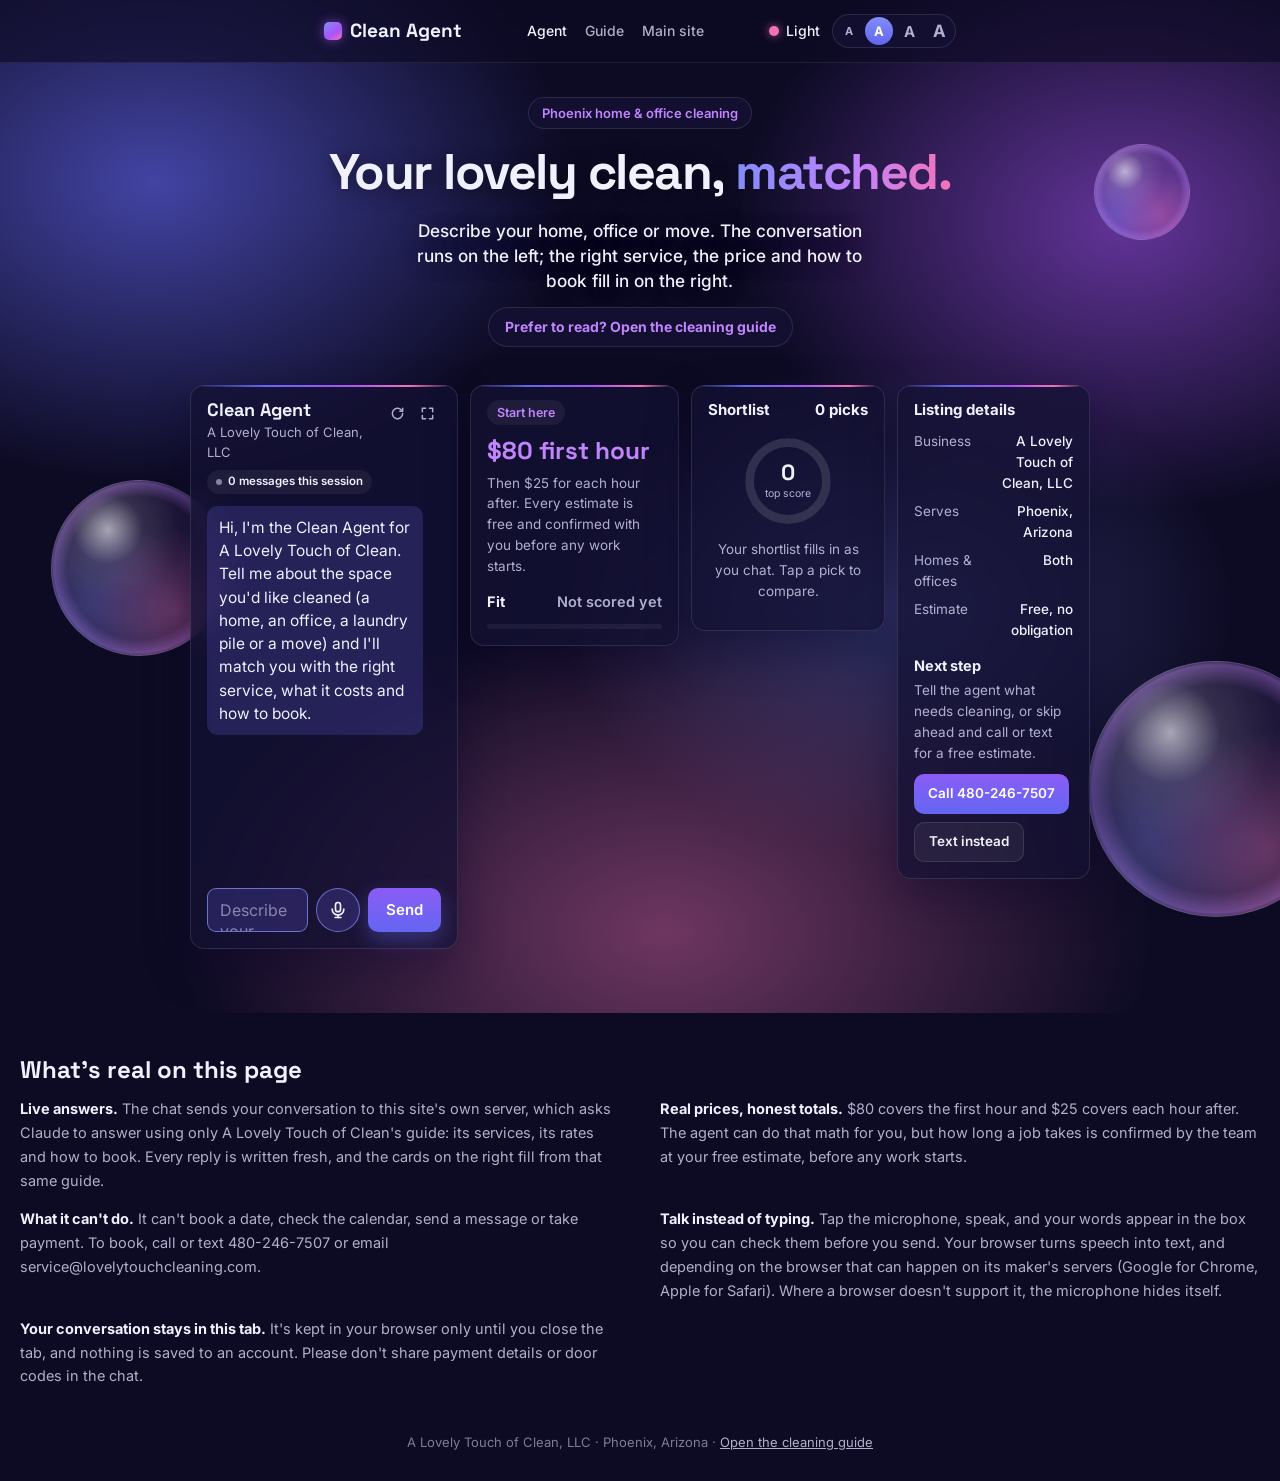
==== index.html @ beace0c2 "Initial commit Clean Agent engine (chat, top match, shortlist, listing details, voice input) and cle" ====
<!DOCTYPE html>
<html lang="en" data-theme="dark" data-font-size="md">
<head>
<meta charset="UTF-8">
<meta name="viewport" content="width=device-width, initial-scale=1, viewport-fit=cover">
<title>Clean Agent — A Lovely Touch of Clean, Phoenix AZ</title>
<meta name="description" content="Describe your home, office or move and the Clean Agent matches you with the right A Lovely Touch of Clean service, the price picture and how to book a free estimate.">
<meta name="theme-color" content="#0d0b24">
<script>(function(){var d=document.documentElement;try{var t=localStorage.getItem('pref-theme'),f=localStorage.getItem('pref-font-size');if(t==='light'||t==='dark')d.setAttribute('data-theme',t);if(f==='sm'||f==='md'||f==='lg'||f==='xl')d.setAttribute('data-font-size',f);}catch(e){}})();</script>
<link rel="preconnect" href="https://fonts.googleapis.com">
<link rel="preconnect" href="https://fonts.gstatic.com" crossorigin>
<link rel="stylesheet" href="https://fonts.googleapis.com/css2?family=Space+Grotesk:wght@500;600;700&amp;family=Inter:wght@400;500;600;700&amp;display=swap">
<link rel="stylesheet" href="css/engine.css">
</head>
<body>

<div class="stage">
  <div class="bubbles" aria-hidden="true"><span class="bubble b1"></span><span class="bubble b2"></span><span class="bubble b3"></span></div>

  <header class="topbar">
    <nav class="nav" aria-label="Main">
      <a class="brand" href="index.html"><span class="brand-mark" aria-hidden="true"></span>Clean Agent</a>
      <div class="nav-links">
        <a href="index.html" aria-current="page">Agent</a>
        <a href="guide.html">Guide</a>
        <a href="https://lovelytouchcleaning.com" rel="noopener">Main site</a>
      </div>
      <div class="controls">
        <button class="ctl theme" type="button" data-theme-toggle aria-pressed="true" aria-label="Dark theme on. Switch to light theme"><span class="sun" aria-hidden="true"></span><span data-theme-label>Light</span></button>
        <div class="sizes" role="group" aria-label="Text size">
          <button class="ctl size s-sm" type="button" data-size="sm" aria-pressed="false" aria-label="Text size Small">A</button>
          <button class="ctl size s-md" type="button" data-size="md" aria-pressed="true" aria-label="Text size Normal (selected)">A</button>
          <button class="ctl size s-lg" type="button" data-size="lg" aria-pressed="false" aria-label="Text size Large">A</button>
          <button class="ctl size s-xl" type="button" data-size="xl" aria-pressed="false" aria-label="Text size Largest">A</button>
        </div>
      </div>
    </nav>
  </header>

  <section class="hero">
    <span class="hero-tag">Phoenix home &amp; office cleaning</span>
    <h1>Your lovely clean, <span class="grad">matched.</span></h1>
    <p>Describe your home, office or move. The conversation runs on the left; the right service, the price and how to book fill in on the right.</p>
    <a class="hero-link" href="guide.html">Prefer to read? Open the cleaning guide</a>
  </section>

  <section class="board" aria-label="Clean Agent">
    <div class="card chat" id="chat">
      <div class="chat-head">
        <h2>Clean Agent</h2>
        <p class="sub">A Lovely Touch of Clean, LLC</p>
        <span class="count-chip" id="countChip"><span class="dot"></span><span id="countLabel">0 messages this session</span></span>
        <div class="head-icons">
          <button class="icon" id="resetBtn" type="button" title="Start over" aria-label="Start over">
            <svg viewBox="0 0 16 16" fill="none" stroke="currentColor" stroke-width="1.6" stroke-linecap="round" stroke-linejoin="round" aria-hidden="true"><path d="M13.5 8a5.5 5.5 0 1 1-1.6-3.9"/><path d="M13.5 2.5v3h-3"/></svg>
          </button>
          <button class="icon" id="expandBtn" type="button" title="Expand chat" aria-label="Expand chat" aria-pressed="false">
            <svg class="ico-expand" viewBox="0 0 16 16" fill="none" stroke="currentColor" stroke-width="1.6" stroke-linecap="round" stroke-linejoin="round" aria-hidden="true"><path d="M2.5 6V2.5H6M10 2.5h3.5V6M13.5 10v3.5H10M6 13.5H2.5V10"/></svg>
            <svg class="ico-collapse" viewBox="0 0 16 16" fill="none" stroke="currentColor" stroke-width="1.6" stroke-linecap="round" stroke-linejoin="round" aria-hidden="true"><path d="M6 2.5V6H2.5M13.5 6H10V2.5M10 13.5V10h3.5M2.5 10H6v3.5"/></svg>
          </button>
        </div>
      </div>
      <div class="messages" id="messages" aria-live="polite"></div>
      <div class="composer">
        <label class="sr-only" for="chatInput">Describe what you need cleaned</label>
        <textarea id="chatInput" rows="1" maxlength="1500" placeholder="Describe your space…" enterkeyhint="send"></textarea>
        <button class="mic" id="micBtn" type="button" title="Speak instead" aria-label="Speak instead of typing" aria-pressed="false" hidden>
          <svg viewBox="0 0 24 24" fill="none" stroke="currentColor" stroke-width="2" stroke-linecap="round" stroke-linejoin="round" aria-hidden="true"><rect x="9" y="3" width="6" height="11" rx="3"/><path d="M5 11a7 7 0 0 0 14 0"/><path d="M12 18v3"/><path d="M8.5 21h7"/></svg>
        </button>
        <button class="send" id="sendBtn" type="button">Send</button>
      </div>
      <p class="voice-note" id="voiceNote" role="status" hidden></p>
    </div>

    <div class="card result" id="matchCard">
      <span class="match-tag" id="matchTag">Start here</span>
      <div class="match-name" id="matchName">$80 first hour</div>
      <p class="block-text" id="matchWhy">Then $25 for each hour after. Every estimate is free and confirmed with you before any work starts.</p>
      <div class="divider">
        <div class="card-row"><span class="block-title">Fit</span><span class="block-title" id="fitValue">Not scored yet</span></div>
        <div class="gauge" aria-hidden="true"><span class="gauge-fill" id="gaugeFill"></span></div>
      </div>
      <ul class="terms extra" id="matchExtra" hidden></ul>
    </div>

    <div class="card result">
      <div class="card-row"><h3 class="mini-h">Shortlist</h3><h3 class="mini-h" id="shortValue">0 picks</h3></div>
      <div class="donut-wrap">
        <div class="donut" role="img" id="donut" aria-label="Top score: none yet">
          <svg viewBox="0 0 100 100" aria-hidden="true">
            <defs><linearGradient id="arcGrad" x1="0" y1="0" x2="1" y2="1"><stop offset="0" stop-color="#6366f1"/><stop offset="0.55" stop-color="#a855f7"/><stop offset="1" stop-color="#f472b6"/></linearGradient></defs>
            <circle class="track" cx="50" cy="50" r="40" fill="none" stroke-width="9"/>
            <circle class="arc" id="arc" cx="50" cy="50" r="40" fill="none" stroke="url(#arcGrad)" stroke-width="9" stroke-linecap="round" stroke-dasharray="251.33" stroke-dashoffset="251.33"/>
          </svg>
          <div class="center"><span class="pct" id="pct">0</span><span class="lbl" id="pctLabel">top score</span></div>
        </div>
      </div>
      <p class="center-text" id="shortText">Your shortlist fills in as you chat. Tap a pick to compare.</p>
      <div class="picks" id="picks" role="group" aria-label="Recommended services"></div>
    </div>

    <div class="card result">
      <h3 class="mini-h">Listing details</h3>
      <ul class="terms" id="terms">
        <li><span>Business</span><span>A Lovely Touch of Clean, LLC</span></li>
        <li><span>Serves</span><span>Phoenix, Arizona</span></li>
        <li><span>Homes &amp; offices</span><span>Both</span></li>
        <li><span>Estimate</span><span>Free, no obligation</span></li>
      </ul>
      <div class="next">
        <div class="block-title">Next step</div>
        <p class="block-text" id="nextText">Tell the agent what needs cleaning, or skip ahead and call or text for a free estimate.</p>
        <div class="cta-row">
          <a class="cta" href="tel:+14802467507">Call 480-246-7507</a>
          <a class="cta ghost" href="sms:+14802467507">Text instead</a>
        </div>
      </div>
    </div>
  </section>
</div>

<section class="notes" aria-labelledby="notesTitle">
  <div class="notes-inner">
    <h2 id="notesTitle">What's real on this page</h2>
    <p><strong>Live answers.</strong> The chat sends your conversation to this site's own server, which asks Claude to answer using only A Lovely Touch of Clean's guide: its services, its rates and how to book. Every reply is written fresh, and the cards on the right fill from that same guide.</p>
    <p><strong>Real prices, honest totals.</strong> $80 covers the first hour and $25 covers each hour after. The agent can do that math for you, but how long a job takes is confirmed by the team at your free estimate, before any work starts.</p>
    <p><strong>What it can't do.</strong> It can't book a date, check the calendar, send a message or take payment. To book, call or text 480-246-7507 or email service@lovelytouchcleaning.com.</p>
    <p><strong>Talk instead of typing.</strong> Tap the microphone, speak, and your words appear in the box so you can check them before you send. Your browser turns speech into text, and depending on the browser that can happen on its maker's servers (Google for Chrome, Apple for Safari). Where a browser doesn't support it, the microphone hides itself.</p>
    <p><strong>Your conversation stays in this tab.</strong> It's kept in your browser only until you close the tab, and nothing is saved to an account. Please don't share payment details or door codes in the chat.</p>
  </div>
</section>

<footer>A Lovely Touch of Clean, LLC · Phoenix, Arizona · <a href="guide.html">Open the cleaning guide</a></footer>

<script src="js/prefs.js"></script>
<script src="js/engine.js"></script>
</body>
</html>
---- css/engine.css ----
/* Clean Agent — engine styles.
   Layout follows the condensed F.T.T.U showroom: a narrow centered nav, a centered hero and a
   four-card board that tops out around two thirds of the screen instead of running edge to edge.
   Colors follow the standing engine template (indigo / purple / pink on a deep night background). */

:root{
  --indigo:#6366f1; --purple:#a855f7; --indigo-soft:#818cf8; --purple-soft:#c084fc; --pink:#f472b6;
  --serif:'Space Grotesk', 'Segoe UI', system-ui, -apple-system, Roboto, 'Helvetica Neue', Arial, sans-serif;
  --sans:'Inter', system-ui, -apple-system, 'Segoe UI', Roboto, 'Helvetica Neue', Arial, sans-serif;
  --coral:#ff7a6b;
}
html{font-size:100%;}
html[data-font-size="sm"]{font-size:87.5%;}
html[data-font-size="lg"]{font-size:112.5%;}
html[data-font-size="xl"]{font-size:125%;}

html[data-theme="dark"]{
  --page:#0d0b24;
  --text:#f1f0ff; --text-soft:rgba(228,226,255,0.76); --text-dim:rgba(228,226,255,0.52);
  --bar:rgba(13,11,36,0.9); --bar-line:rgba(255,255,255,0.08);
  --card:rgba(20,17,52,0.72); --card-solid:#161337; --card-line:rgba(255,255,255,0.11);
  --well:rgba(255,255,255,0.06); --chip:rgba(20,17,52,0.82);
  --bubble:rgba(76,70,170,0.34); --value:var(--purple-soft);
  --track:rgba(255,255,255,0.12);
  --glow-a:rgba(99,102,241,0.62); --glow-b:rgba(168,85,247,0.55); --glow-c:rgba(244,114,182,0.42);
  --hero-shadow:0 0.125rem 1.125rem rgba(0,0,0,0.5);
  color-scheme:dark;
}
html[data-theme="light"]{
  --page:#f5f3ff;
  --text:#1b1640; --text-soft:rgba(27,22,64,0.74); --text-dim:rgba(27,22,64,0.52);
  --bar:rgba(250,249,255,0.92); --bar-line:rgba(27,22,64,0.08);
  --card:rgba(255,255,255,0.8); --card-solid:#ffffff; --card-line:rgba(27,22,64,0.1);
  --well:rgba(99,102,241,0.08); --chip:rgba(255,255,255,0.88);
  --bubble:rgba(99,102,241,0.1); --value:#7c3aed;
  --track:rgba(27,22,64,0.1);
  --glow-a:rgba(99,102,241,0.5); --glow-b:rgba(168,85,247,0.42); --glow-c:rgba(244,114,182,0.4);
  --hero-shadow:0 0.0625rem 0.75rem rgba(255,255,255,0.7);
  color-scheme:light;
}

*,*::before,*::after{box-sizing:border-box;}
html{-webkit-text-size-adjust:100%; scroll-padding-top:calc(4.5rem + env(safe-area-inset-top,0px));}
body{margin:0; background:var(--page); color:var(--text); font-family:var(--sans); font-size:0.9375rem; line-height:1.55;}
h1,h2,h3{font-family:var(--serif); font-weight:700; margin:0; line-height:1.1;}
p{margin:0;}
a{color:inherit;}
button{font:inherit; color:inherit;}
:focus-visible{outline:0.125rem solid var(--purple-soft); outline-offset:0.125rem; border-radius:0.375rem;}
[hidden]{display:none !important;}
.sr-only{position:absolute; width:1px; height:1px; overflow:hidden; clip:rect(0 0 0 0); clip-path:inset(50%); white-space:nowrap;}

/* ───────── stage: vibrant glow, no scrim ───────── */
.stage{
  position:relative; isolation:isolate; min-height:100vh; min-height:100svh; padding-bottom:4rem;
  background-color:var(--page);
  background-image:
    radial-gradient(42rem 30rem at 12% 18%, var(--glow-a), transparent 62%),
    radial-gradient(38rem 28rem at 88% 22%, var(--glow-b), transparent 64%),
    radial-gradient(46rem 30rem at 52% 92%, var(--glow-c), transparent 66%),
    radial-gradient(30rem 22rem at 70% 60%, rgba(129,140,248,0.32), transparent 70%);
}
/* Bubbles sit in their own clipped layer so the stage itself never becomes a scroll container
   (that would stop the sticky top bar from sticking). */
.bubbles{position:absolute; inset:0; z-index:-1; overflow:hidden; pointer-events:none;}
.bubble{position:absolute; border-radius:50%;
  background:
    radial-gradient(circle at 32% 28%, rgba(255,255,255,0.6), rgba(255,255,255,0.1) 20%, transparent 42%),
    radial-gradient(circle at 70% 74%, rgba(244,114,182,0.32), transparent 46%),
    radial-gradient(circle at 24% 70%, rgba(129,140,248,0.3), transparent 50%),
    radial-gradient(circle, rgba(192,132,252,0.1) 58%, rgba(192,132,252,0.42) 69%, transparent 73%);
  border:1px solid rgba(255,255,255,0.14);
}
html[data-theme="light"] .bubble{border-color:rgba(99,102,241,0.18);}
.b1{width:11rem; height:11rem; left:4%; top:30rem;}
.b2{width:6rem; height:6rem; right:7%; top:9rem;}
.b3{width:16rem; height:16rem; right:-4rem; bottom:6rem;}

/* ───────── top bar (condensed, centered) ───────── */
.topbar{
  position:sticky; top:0; z-index:40;
  background:var(--bar); border-bottom:1px solid var(--bar-line);
  padding-top:env(safe-area-inset-top,0px);
  padding-left:env(safe-area-inset-left,0px); padding-right:env(safe-area-inset-right,0px);
}
@supports ((-webkit-backdrop-filter:blur(1px)) or (backdrop-filter:blur(1px))){
  html[data-theme="dark"] .topbar{background:rgba(13,11,36,0.62);}
  html[data-theme="light"] .topbar{background:rgba(250,249,255,0.72);}
  .topbar{-webkit-backdrop-filter:blur(0.75rem); backdrop-filter:blur(0.75rem);}
}
.nav{
  display:flex; flex-wrap:wrap; align-items:center; justify-content:center; gap:0.5rem 1.25rem;
  padding:0.75rem 1rem; width:100%; max-width:42rem; margin:0 auto;
}
.brand{display:inline-flex; align-items:center; gap:0.5rem; text-decoration:none; font-family:var(--serif); font-weight:700; font-size:1.1875rem; white-space:nowrap;}
.brand-mark{width:1.125rem; height:1.125rem; border-radius:0.3125rem; background:linear-gradient(145deg,var(--indigo-soft),var(--purple) 60%,var(--pink)); box-shadow:0 0 0.75rem rgba(168,85,247,0.6); flex-shrink:0;}
.nav-links{display:flex; flex-wrap:wrap; justify-content:center; align-items:center; gap:0.25rem 1.125rem; font-size:0.875rem; font-weight:500;}
.nav-links a{text-decoration:none; color:var(--text-soft); padding:0.25rem 0;}
.nav-links a:hover{color:var(--text);}
.nav-links a[aria-current="page"]{color:var(--text);}
.controls{display:flex; flex-wrap:wrap; justify-content:center; align-items:center; gap:0.5rem 0.75rem;}
.ctl{background:none; border:0; cursor:pointer; color:var(--text); font-weight:500; font-size:0.875rem; white-space:nowrap;}
.theme{display:inline-flex; align-items:center; gap:0.4375rem; padding:0.25rem 0;}
.theme .sun{width:0.625rem; height:0.625rem; border-radius:50%; background:var(--pink); box-shadow:0 0 0.5rem rgba(244,114,182,0.7);}
html[data-theme="light"] .theme .sun{background:var(--indigo); box-shadow:none;}
.sizes{display:inline-flex; align-items:center; gap:0.125rem; padding:0.125rem; border-radius:999px; border:1px solid var(--card-line); background:var(--chip);}
.size{width:1.75rem; height:1.75rem; border-radius:999px; display:inline-flex; align-items:center; justify-content:center; font-weight:700; line-height:1; color:var(--text-soft);}
.size.s-sm{font-size:0.6875rem;} .size.s-md{font-size:0.8125rem;} .size.s-lg{font-size:0.9375rem;} .size.s-xl{font-size:1.0625rem;}
.size[aria-pressed="true"]{background:linear-gradient(180deg,var(--indigo-soft),var(--indigo)); color:#fff;}
@media (min-width:47.5em){
  .nav{flex-wrap:nowrap; justify-content:space-between; max-width:42rem; padding:0.875rem 1.25rem;}
}

/* ───────── hero ───────── */
.hero{text-align:center; padding:2.125rem 1.25rem 1.625rem;}
.hero-tag{
  display:inline-block; padding:0.3125rem 0.8125rem; border-radius:999px; margin-bottom:1rem;
  background:var(--chip); border:1px solid var(--card-line); color:var(--purple-soft);
  font-size:0.8125rem; font-weight:600;
}
html[data-theme="light"] .hero-tag{color:#6d28d9;}
.hero h1{font-size:clamp(2.125rem, 5.4vw, 3.125rem); letter-spacing:-0.03em; text-shadow:var(--hero-shadow); overflow-wrap:anywhere;}
.hero h1 .grad{
  color:var(--purple-soft);
  background:linear-gradient(95deg,var(--indigo-soft) 0%,var(--purple-soft) 55%,var(--pink) 100%);
  -webkit-background-clip:text; background-clip:text; -webkit-text-fill-color:transparent; text-shadow:none;
}
.hero p{max-width:26em; margin:1.125rem auto 0; font-size:clamp(1rem, 1.35vw, 1.125rem); line-height:1.45; font-weight:500; text-shadow:var(--hero-shadow);}
.hero-link{
  display:inline-block; margin-top:0.875rem; padding:0.5rem 1rem; border-radius:999px;
  background:var(--chip); border:1px solid var(--card-line);
  font-size:0.875rem; font-weight:700; color:var(--purple-soft); text-decoration:none;
}
.hero-link:hover{border-color:var(--purple-soft);}
html[data-theme="light"] .hero-link{color:#6d28d9;}

/* ───────── board: chat + three live cards, condensed ───────── */
.board{
  display:grid; grid-template-columns:minmax(0,1fr); gap:0.875rem; align-items:start;
  width:calc(100% - 1.5rem); margin:0.75rem auto 0;
}
@media (min-width:43.75em){
  .board{grid-template-columns:repeat(3, minmax(0,1fr)); width:calc(100% - 3rem);}
  .chat{grid-column:1 / -1;}
}
@media (min-width:68.75em){
  .board{
    grid-template-columns:1.36fr 1.06fr 0.98fr 0.98fr; gap:0.75rem;
    width:min(calc(100% - 3rem), clamp(56.25rem, 66vw, 83.75rem));
  }
  .chat{grid-column:auto;}
}
.card{
  position:relative; min-width:0;
  background:var(--card-solid); border:1px solid var(--card-line); border-radius:0.875rem;
  box-shadow:0 1.125rem 2.75rem rgba(10,6,40,0.38); padding:0.875rem 1rem 1rem;
}
@supports ((-webkit-backdrop-filter:blur(1px)) or (backdrop-filter:blur(1px))){
  .card{background:var(--card); -webkit-backdrop-filter:blur(0.875rem); backdrop-filter:blur(0.875rem);}
}
.card::before{
  content:""; position:absolute; left:0.625rem; right:0.625rem; top:-1px; height:0.125rem; border-radius:0.125rem;
  background:linear-gradient(90deg, rgba(99,102,241,0.15), var(--indigo) 25%, var(--purple) 60%, var(--pink) 85%, rgba(244,114,182,0.15));
}
.card h2{font-size:1.125rem;}
.mini-h{font-family:var(--sans); font-weight:700; font-size:0.9375rem; line-height:1.3;}
.card-row{display:flex; justify-content:space-between; align-items:baseline; gap:0.75rem; flex-wrap:wrap;}

/* chat */
.chat{display:flex; flex-direction:column;}
.chat-head{position:relative; text-align:center; padding:0 3.75rem;}
.chat-head .sub{font-size:0.8125rem; color:var(--text-soft); margin-top:0.125rem;}
.head-icons{position:absolute; top:0; right:0; display:flex; gap:0.125rem;}
.icon{width:1.75rem; height:1.75rem; border:0; background:none; border-radius:0.375rem; color:var(--text-soft); cursor:pointer; display:inline-flex; align-items:center; justify-content:center;}
.icon:hover{color:var(--text); background:var(--well);}
.icon svg{width:0.9375rem; height:0.9375rem;}
.count-chip{display:inline-flex; align-items:center; gap:0.375rem; margin-top:0.5rem; padding:0.1875rem 0.5625rem; border-radius:999px; background:var(--well); font-size:0.71875rem; font-weight:600;}
.count-chip .dot{width:0.375rem; height:0.375rem; border-radius:50%; background:var(--text-dim);}
.count-chip.live .dot{background:#5ee0b0; box-shadow:0 0 0.375rem #5ee0b0;}
.count-chip.error .dot{background:var(--coral);}
.messages{
  display:flex; flex-direction:column; gap:0.625rem; margin:0.625rem -0.25rem 0; padding:0.125rem 0.5rem 0.125rem 0.25rem;
  height:21rem; max-height:56vh; overflow-y:auto; overscroll-behavior:contain;
  scrollbar-width:thin; scrollbar-color:rgba(192,132,252,0.55) transparent;
}
@media (min-width:68.75em){ .messages{height:clamp(13.75rem, calc(100vh - 33rem), 26.25rem); max-height:none;} }
.msg{max-width:94%; padding:0.625rem 0.75rem; border-radius:0.625rem; font-size:0.96875rem; line-height:1.5; white-space:pre-wrap; overflow-wrap:anywhere; text-align:left;}
.msg.assistant{align-self:flex-start; background:var(--bubble);}
.msg.user{align-self:flex-end; background:linear-gradient(180deg,#7c7ff5,var(--indigo)); color:#fff;}
.msg.error{background:rgba(255,122,107,0.12); border:1px solid rgba(255,122,107,0.5);}
.msg.thinking{display:flex; align-items:center; gap:0.5625rem; color:var(--text-soft);}
.spin{width:0.8125rem; height:0.8125rem; border-radius:50%; border:0.125rem solid var(--card-line); border-top-color:var(--purple-soft); animation:spin .8s linear infinite; flex-shrink:0;}
@keyframes spin{to{transform:rotate(360deg);}}
.composer{display:flex; align-items:flex-end; gap:0.5rem; margin-top:0.75rem;}
.composer textarea{
  flex:1; min-width:0; resize:none; height:2.75rem; max-height:7rem; padding:0.6875rem 0.75rem; overflow-y:hidden;
  border:1.5px solid rgba(129,140,248,0.75); border-radius:0.5625rem; background:var(--bubble); color:var(--text);
  font-family:var(--sans); font-size:max(1rem, 16px); line-height:1.3; outline:none;
}
.composer textarea::placeholder{color:var(--text-dim);}
.composer textarea:focus{border-color:var(--purple-soft); box-shadow:0 0 0 0.1875rem rgba(168,85,247,0.25);}
.mic{
  width:2.75rem; height:2.75rem; flex-shrink:0; border-radius:50%; cursor:pointer;
  display:inline-flex; align-items:center; justify-content:center;
  border:1.5px solid rgba(129,140,248,0.7); background:var(--bubble); color:var(--text);
}
.mic svg{width:1.25rem; height:1.25rem;}
.mic:hover{border-color:var(--purple-soft);}
.mic[aria-pressed="true"]{border-color:var(--pink); background:rgba(244,114,182,0.2); color:var(--pink); animation:pulse 1.3s ease-in-out infinite;}
@keyframes pulse{50%{box-shadow:0 0 0 0.375rem rgba(244,114,182,0.18);}}
@media (pointer:coarse){ .mic{width:3rem; height:3rem;} }
.voice-note{margin-top:0.5rem; font-size:0.8125rem; color:var(--text-soft); text-align:center;}
.voice-note.warn{color:var(--coral);}
.send{
  height:2.75rem; padding:0 1.125rem; border:0; border-radius:0.625rem; cursor:pointer; flex-shrink:0;
  background:linear-gradient(180deg,#8b5cf6,var(--indigo)); color:#fff; font-weight:600; font-size:0.9375rem;
  box-shadow:0 0.5rem 1.25rem rgba(99,102,241,0.38);
}
.send:disabled{opacity:.55; cursor:not-allowed;}

/* expanded chat */
.chat.expanded{
  position:fixed; z-index:60; inset:0; border-radius:0; grid-column:auto;
  padding:calc(1rem + env(safe-area-inset-top,0px)) calc(1rem + env(safe-area-inset-right,0px)) calc(1rem + env(safe-area-inset-bottom,0px)) calc(1rem + env(safe-area-inset-left,0px));
  background:var(--card-solid);
}
.chat.expanded .messages{height:auto; max-height:none; flex:1;}
.chat.expanded .messages,.chat.expanded .composer,.chat.expanded .chat-head{width:100%; max-width:51.25rem; margin-left:auto; margin-right:auto;}
body.chat-open{overflow:hidden;}
.ico-collapse{display:none;} .chat.expanded .ico-collapse{display:block;} .chat.expanded .ico-expand{display:none;}

/* top match */
.match-tag{display:inline-block; padding:0.1875rem 0.625rem; border-radius:999px; background:var(--well); color:var(--value); font-size:0.78125rem; font-weight:600;}
.match-name{font-family:var(--serif); font-weight:700; color:var(--value); font-size:clamp(1.375rem, 1.9vw, 1.75rem); line-height:1.12; margin:0.75rem 0 0.5rem; overflow-wrap:anywhere;}
.block-title{font-weight:700; font-size:0.90625rem;}
.block-text{font-size:0.84375rem; color:var(--text-soft); margin-top:0.1875rem;}
.divider{margin-top:0.875rem;}
#fitValue{color:var(--text-soft); font-weight:600; text-align:right;}
#fitValue.on{color:var(--text);}
.gauge{height:0.3125rem; border-radius:0.3125rem; margin-top:0.625rem; background:var(--well); overflow:hidden;}
.gauge-fill{display:block; height:100%; width:0; border-radius:inherit; background:linear-gradient(90deg,var(--indigo),var(--purple) 60%,var(--pink)); transition:width .6s ease;}

/* shortlist */
.donut-wrap{display:flex; justify-content:center; margin:0.875rem 0 0.625rem;}
.donut{width:6rem; height:6rem; position:relative;}
.donut svg{width:100%; height:100%; transform:rotate(-90deg);}
.donut .track{stroke:var(--track);}
.donut .arc{transition:stroke-dashoffset .6s ease;}
.donut .center{position:absolute; inset:0; display:flex; flex-direction:column; align-items:center; justify-content:center;}
.donut .pct{font-family:var(--serif); font-weight:700; font-size:1.375rem; line-height:1;}
.donut .lbl{font-size:0.65625rem; color:var(--text-soft); margin-top:0.1875rem;}
.center-text{text-align:center; font-size:0.84375rem; color:var(--text-soft);}
.picks{display:flex; flex-direction:column; gap:0.375rem; margin-top:0.75rem;}
.pick{
  display:flex; justify-content:space-between; align-items:center; gap:0.625rem; width:100%;
  padding:0.5rem 0.625rem; border-radius:0.5rem; border:1.5px solid transparent; background:var(--well);
  cursor:pointer; text-align:left; font-size:0.84375rem;
}
.pick span:first-child{min-width:0; overflow-wrap:anywhere; font-weight:600;}
.pick span:last-child{flex-shrink:0; color:var(--value); font-weight:700;}
.pick[aria-pressed="true"]{border-color:var(--purple-soft); box-shadow:0 0 0 0.125rem rgba(168,85,247,0.28);}
.pick:hover{border-color:var(--indigo-soft);}

/* listing details */
.terms{list-style:none; margin:0.75rem 0 0; padding:0; display:flex; flex-direction:column; gap:0.4375rem; font-size:0.84375rem;}
.terms li{display:flex; justify-content:space-between; gap:0.75rem;}
.terms li span:first-child{color:var(--text-soft); flex-shrink:0; max-width:48%;}
.terms li span:last-child{text-align:right; font-weight:500; min-width:0; overflow-wrap:anywhere;}
.terms.extra{margin-top:0.875rem; padding-top:0.75rem; border-top:1px solid var(--card-line);}
.next{margin-top:0.875rem;}
.cta-row{display:flex; flex-wrap:wrap; gap:0.5rem; margin-top:0.625rem;}
.cta{
  display:inline-flex; align-items:center; justify-content:center; min-height:2.5rem; padding:0.5rem 0.875rem; border-radius:0.625rem;
  background:linear-gradient(180deg,#8b5cf6,var(--indigo)); color:#fff; font-weight:600; font-size:0.84375rem; text-decoration:none;
}
.cta.ghost{background:var(--well); color:var(--text); border:1px solid var(--card-line);}
.cta:hover{filter:brightness(1.08);}

/* mobile: center headings and copy; label/value lists stay left/right */
@media (max-width:43.6875em){
  .result{text-align:center;}
  .result .card-row{justify-content:center;}
  #fitValue{text-align:center;}
  .result .terms li{text-align:left;}
  .cta-row{justify-content:center;}
}
@media (min-width:43.75em){ .chat-head{text-align:left; padding:0 3.75rem 0 0;} }

/* ───────── notes ───────── */
.notes{background:var(--page); padding:2.75rem 1.25rem 1.25rem;}
.notes-inner{width:100%; max-width:83.75rem; margin:0 auto; display:grid; grid-template-columns:minmax(0,1fr); gap:0.875rem 2.5rem;}
@media (min-width:56.25em){ .notes-inner{grid-template-columns:repeat(2,minmax(0,1fr));} }
.notes h2{font-size:1.5rem; grid-column:1 / -1; text-align:center;}
.notes p{font-size:0.90625rem; color:var(--text-soft); line-height:1.65; text-align:center;}
.notes strong{color:var(--text);}
@media (min-width:43.75em){ .notes h2,.notes p{text-align:left;} }
footer{
  background:var(--page); text-align:center; font-size:0.8125rem; color:var(--text-dim);
  padding:1.5rem calc(1.25rem + env(safe-area-inset-right,0px)) calc(1.75rem + env(safe-area-inset-bottom,0px)) calc(1.25rem + env(safe-area-inset-left,0px));
}
footer a{color:var(--text-soft);}

@media (prefers-reduced-motion:reduce){ *{animation:none !important; transition:none !important; scroll-behavior:auto !important;} }
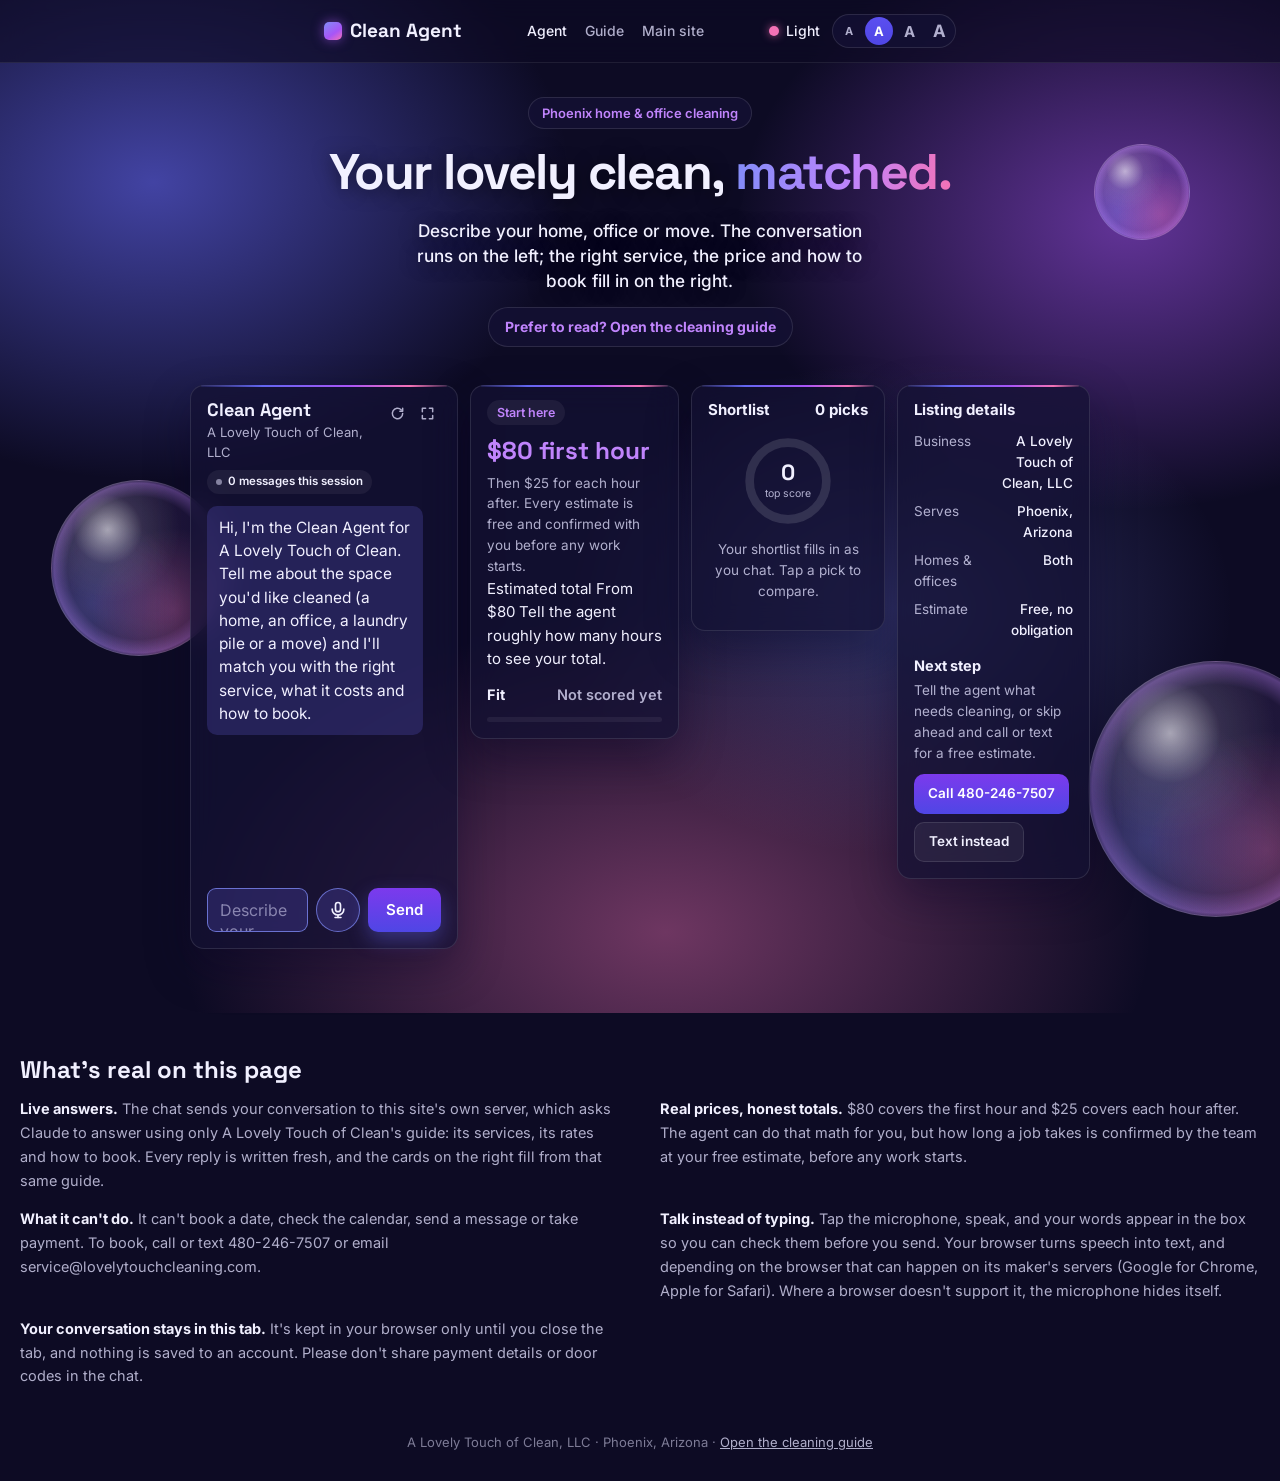
==== commit da5d37ba: "Add files via upload" ====
--- a/index.html
+++ b/index.html
@@ -76,6 +76,11 @@
       <span class="match-tag" id="matchTag">Start here</span>
       <div class="match-name" id="matchName">$80 first hour</div>
       <p class="block-text" id="matchWhy">Then $25 for each hour after. Every estimate is free and confirmed with you before any work starts.</p>
+      <div class="total-box" id="totalBox" aria-live="polite">
+        <span class="total-label" id="totalLabel">Estimated total</span>
+        <span class="total-amount" id="totalAmount">From $80</span>
+        <span class="total-math" id="totalMath">Tell the agent roughly how many hours to see your total.</span>
+      </div>
       <div class="divider">
         <div class="card-row"><span class="block-title">Fit</span><span class="block-title" id="fitValue">Not scored yet</span></div>
         <div class="gauge" aria-hidden="true"><span class="gauge-fill" id="gaugeFill"></span></div>
--- a/css/engine.css
+++ b/css/engine.css
@@ -28,7 +28,7 @@
 }
 html[data-theme="light"]{
   --page:#f5f3ff;
-  --text:#1b1640; --text-soft:rgba(27,22,64,0.74); --text-dim:rgba(27,22,64,0.52);
+  --text:#1b1640; --text-soft:rgba(27,22,64,0.74); --text-dim:rgba(27,22,64,0.66);
   --bar:rgba(250,249,255,0.92); --bar-line:rgba(27,22,64,0.08);
   --card:rgba(255,255,255,0.8); --card-solid:#ffffff; --card-line:rgba(27,22,64,0.1);
   --well:rgba(99,102,241,0.08); --chip:rgba(255,255,255,0.88);
@@ -106,7 +106,7 @@
 .sizes{display:inline-flex; align-items:center; gap:0.125rem; padding:0.125rem; border-radius:999px; border:1px solid var(--card-line); background:var(--chip);}
 .size{width:1.75rem; height:1.75rem; border-radius:999px; display:inline-flex; align-items:center; justify-content:center; font-weight:700; line-height:1; color:var(--text-soft);}
 .size.s-sm{font-size:0.6875rem;} .size.s-md{font-size:0.8125rem;} .size.s-lg{font-size:0.9375rem;} .size.s-xl{font-size:1.0625rem;}
-.size[aria-pressed="true"]{background:linear-gradient(180deg,var(--indigo-soft),var(--indigo)); color:#fff;}
+.size[aria-pressed="true"]{background:#4f46e5; background-image:linear-gradient(180deg,#5b4ff0,#4f46e5); color:#fff;}
 @media (min-width:47.5em){
   .nav{flex-wrap:nowrap; justify-content:space-between; max-width:42rem; padding:0.875rem 1.25rem;}
 }
@@ -186,7 +186,7 @@
 @media (min-width:68.75em){ .messages{height:clamp(13.75rem, calc(100vh - 33rem), 26.25rem); max-height:none;} }
 .msg{max-width:94%; padding:0.625rem 0.75rem; border-radius:0.625rem; font-size:0.96875rem; line-height:1.5; white-space:pre-wrap; overflow-wrap:anywhere; text-align:left;}
 .msg.assistant{align-self:flex-start; background:var(--bubble);}
-.msg.user{align-self:flex-end; background:linear-gradient(180deg,#7c7ff5,var(--indigo)); color:#fff;}
+.msg.user{align-self:flex-end; background:#4f46e5; background-image:linear-gradient(180deg,#5b4ff0,#4f46e5); color:#fff;}
 .msg.error{background:rgba(255,122,107,0.12); border:1px solid rgba(255,122,107,0.5);}
 .msg.thinking{display:flex; align-items:center; gap:0.5625rem; color:var(--text-soft);}
 .spin{width:0.8125rem; height:0.8125rem; border-radius:50%; border:0.125rem solid var(--card-line); border-top-color:var(--purple-soft); animation:spin .8s linear infinite; flex-shrink:0;}
@@ -213,7 +213,7 @@
 .voice-note.warn{color:var(--coral);}
 .send{
   height:2.75rem; padding:0 1.125rem; border:0; border-radius:0.625rem; cursor:pointer; flex-shrink:0;
-  background:linear-gradient(180deg,#8b5cf6,var(--indigo)); color:#fff; font-weight:600; font-size:0.9375rem;
+  background:#4f46e5; background-image:linear-gradient(180deg,#7c3aed,#4f46e5); color:#fff; font-weight:600; font-size:0.9375rem;
   box-shadow:0 0.5rem 1.25rem rgba(99,102,241,0.38);
 }
 .send:disabled{opacity:.55; cursor:not-allowed;}
@@ -271,7 +271,7 @@
 .cta-row{display:flex; flex-wrap:wrap; gap:0.5rem; margin-top:0.625rem;}
 .cta{
   display:inline-flex; align-items:center; justify-content:center; min-height:2.5rem; padding:0.5rem 0.875rem; border-radius:0.625rem;
-  background:linear-gradient(180deg,#8b5cf6,var(--indigo)); color:#fff; font-weight:600; font-size:0.84375rem; text-decoration:none;
+  background:#4f46e5; background-image:linear-gradient(180deg,#7c3aed,#4f46e5); color:#fff; font-weight:600; font-size:0.84375rem; text-decoration:none;
 }
 .cta.ghost{background:var(--well); color:var(--text); border:1px solid var(--card-line);}
 .cta:hover{filter:brightness(1.08);}
